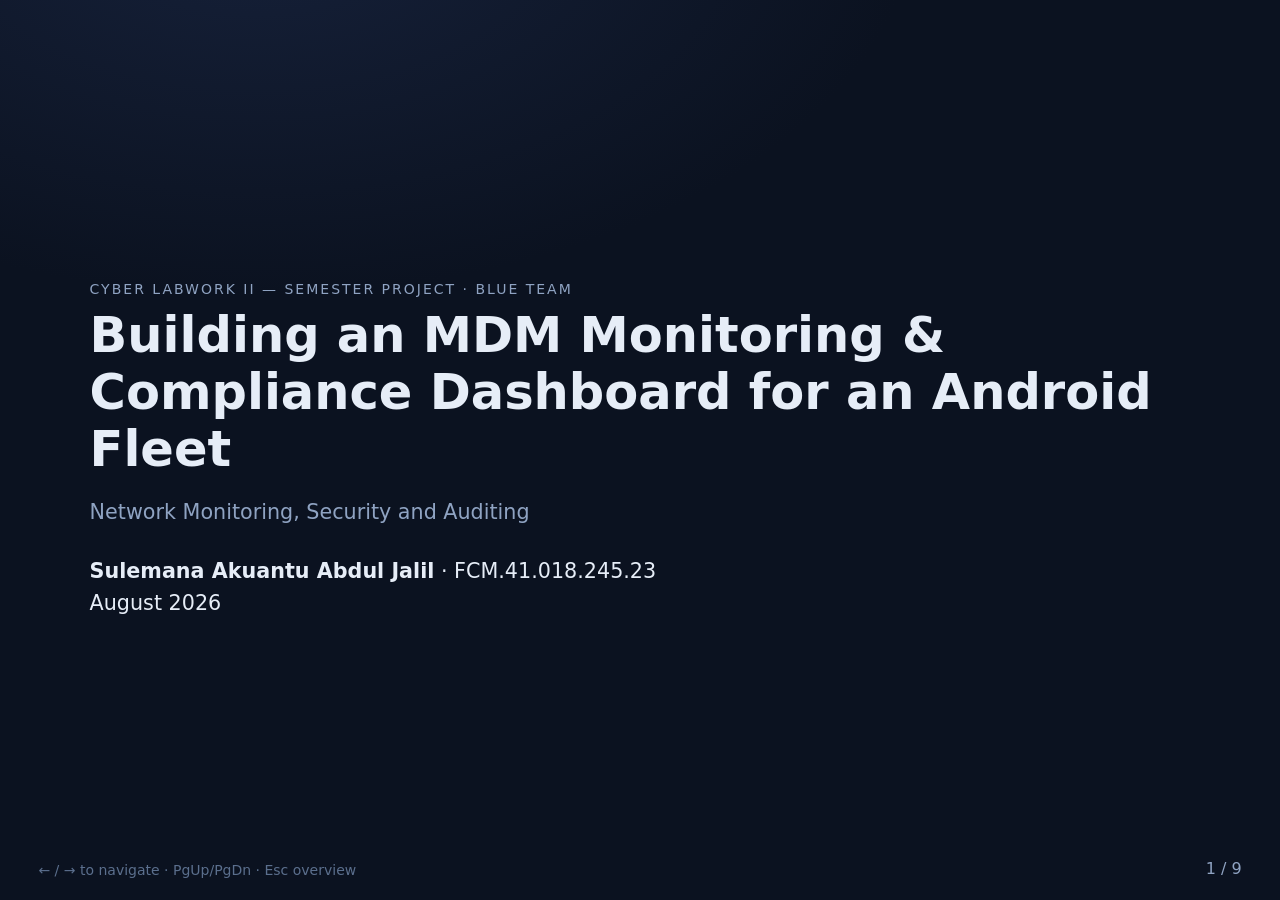
==== docs/PRESENTATION.html @ 1a071847 "Add 10-minute presentation deck" ====
<!DOCTYPE html>
<html lang="en">
<head>
<meta charset="UTF-8">
<meta name="viewport" content="width=device-width, initial-scale=1.0">
<title>MDM Monitoring &amp; Compliance Dashboard — Presentation</title>
<style>
  :root { --bg:#0b1220; --panel:#111a2e; --line:#22304d; --text:#e6edf7; --muted:#8fa3c2;
          --accent:#22d3ee; --green:#34d399; --yellow:#fbbf24; --red:#f87171; --blue:#60a5fa; }
  * { margin:0; padding:0; box-sizing:border-box; }
  html, body { height:100%; }
  body { background:radial-gradient(1200px 700px at 20% -10%, #16213a 0%, var(--bg) 55%);
         color:var(--text); font-family:"Segoe UI", system-ui, sans-serif; overflow:hidden; }
  .slide { display:none; width:100vw; height:100vh; padding:6vh 7vw; flex-direction:column;
           justify-content:center; }
  .slide.active { display:flex; }
  h1 { font-size:clamp(30px,5.5vh,56px); line-height:1.15; margin-bottom:2vh; }
  h2 { font-size:clamp(24px,4vh,40px); color:var(--accent); margin-bottom:1.6vh; }
  h3 { font-size:clamp(18px,2.8vh,26px); margin:2vh 0 1vh; color:var(--blue); }
  p, li { font-size:clamp(15px,2.3vh,22px); line-height:1.55; }
  ul { margin-left:1.4em; }
  li { margin-bottom:0.7vh; }
  .kicker { text-transform:uppercase; letter-spacing:2px; font-size:clamp(11px,1.6vh,14px); color:var(--muted); margin-bottom:1.2vh; }
  .grid { display:grid; gap:2vh; margin-top:1vh; }
  .g2 { grid-template-columns:1fr 1fr; }
  .g3 { grid-template-columns:repeat(3,1fr); }
  .card { background:var(--panel); border:1px solid var(--line); border-radius:12px; padding:2vh 2vw; }
  .card .big { font-size:clamp(28px,5vh,44px); font-weight:800; color:var(--accent); }
  .card .lbl { font-size:clamp(12px,1.7vh,16px); color:var(--muted); }
  .up { color:var(--green); } .down { color:var(--red); }
  code, pre { font-family:Consolas, monospace; }
  pre { background:#0d1526; border:1px solid var(--line); border-radius:10px; padding:1.6vh 1.4vw;
        font-size:clamp(11px,1.7vh,15px); overflow:auto; }
  table { border-collapse:collapse; width:100%; font-size:clamp(12px,1.8vh,17px); }
  th, td { border:1px solid var(--line); padding:0.8vh 0.8vw; text-align:left; }
  th { background:#16213a; }
  .pass { color:var(--green); font-weight:700; } .fail { color:var(--red); font-weight:700; }
  .chip { display:inline-block; background:#16213a; border:1px solid var(--line); border-radius:20px;
          padding:0.4vh 1vw; margin:0.3vh 0.3vh; font-size:clamp(11px,1.6vh,15px); }
  .prog { position:fixed; bottom:2.5vh; right:3vw; font-size:clamp(12px,1.8vh,16px); color:var(--muted); }
  .hint { position:fixed; bottom:2.5vh; left:3vw; font-size:clamp(11px,1.6vh,14px); color:#5b6f8d; }
  .fig img { max-width:min(80vw, 900px); max-height:44vh; border:1px solid var(--line); border-radius:10px; }
  .fig .cap { font-size:clamp(11px,1.6vh,14px); color:var(--muted); margin-top:1vh; }
  .center { text-align:center; }
</style>
</head>
<body>

<!-- 1 -->
<section class="slide active">
  <div class="kicker">Cyber Labwork II — Semester Project &middot; Blue Team</div>
  <h1>Building an MDM Monitoring &amp; Compliance Dashboard for an Android Fleet</h1>
  <p style="color:var(--muted)">Network Monitoring, Security and Auditing</p>
  <p style="margin-top:3vh"><strong>Sulemana Akuantu Abdul Jalil</strong> · FCM.41.018.245.23</p>
  <p>August 2026</p>
</section>

<!-- 2 -->
<section class="slide">
  <h2>The problem</h2>
  <ul>
    <li>Phones and tablets now carry corporate mail, files and MFA tokens.</li>
    <li>Organisations lose visibility once a device leaves the office.</li>
    <li>Out-of-the-box Android is <strong>not enterprise-ready</strong>: no lock, USB debugging open, unknown-source installs allowed.</li>
    <li>Commercial MDM (Intune, Workspace ONE) costs money and needs cloud connectivity.</li>
  </ul>
  <h3>Goal</h3>
  <p>A <strong>self-hosted</strong> MDM monitoring and compliance dashboard for an Android fleet — powered by ADB, mapped to CIS &amp; NIST, with a remediation path.</p>
</section>

<!-- 3 -->
<section class="slide">
  <h2>Approach in one picture</h2>
  <div class="grid g2" style="align-items:center">
    <div class="fig">
      <img src="../evidence/screenshots/architecture.png" alt="architecture">
      <div class="cap">Lab architecture: PowerShell collector → ADB server → emulator fleet → dashboard.</div>
    </div>
    <div>
      <h3>Three layers</h3>
      <ul>
        <li><strong>Collect</strong> — live state via ADB (identity, lock, encryption, debug, apps).</li>
        <li><strong>Score</strong> — 8-rule baseline, weighted 0–100, per-rule evidence.</li>
        <li><strong>Act</strong> — remediate settings; final lockdown = USB debugging off.</li>
      </ul>
      <h3>Stack</h3>
      <span class="chip">PowerShell 5.1</span><span class="chip">ADB / platform-tools</span>
      <span class="chip">Android 13 emulator ×2</span><span class="chip">HTML/CSS/JS dashboard</span>
    </div>
  </div>
</section>

<!-- 4 -->
<section class="slide">
  <h2>Why this is an audit tool, not just a dashboard</h2>
  <div class="grid g3">
    <div class="card"><div class="big">CIS</div><div class="lbl">Android OS Benchmark §4 — Device Access Control</div></div>
    <div class="card"><div class="big">NIST</div><div class="lbl">SP 800-124 Rev 2 — Mobile Device Security Guidelines</div></div>
    <div class="card"><div class="big">Evidence</div><div class="lbl">Every PASS/FAIL stores the observed value → defensible audit trail</div></div>
  </div>
  <h3>Policy baseline (weights total 100)</h3>
  <table>
    <tr><th>Control</th><th>Sev</th><th>W</th><th>Control</th><th>Sev</th><th>W</th></tr>
    <tr><td>Screen lock configured</td><td>High</td><td>20</td><td>Unknown sources blocked</td><td>Med</td><td>10</td></tr>
    <tr><td>Auto-lock ≤ 60 s</td><td>High</td><td>15</td><td>App verification on</td><td>Med</td><td>5</td></tr>
    <tr><td>Encryption at rest</td><td>High</td><td>20</td><td>Camera disabled</td><td>Med</td><td>10</td></tr>
    <tr><td>USB debugging off</td><td>High</td><td>15</td><td>Security patch current</td><td>High</td><td>5</td></tr>
  </table>
</section>

<!-- 5 -->
<section class="slide">
  <h2>Implementation highlights</h2>
  <div class="grid g2">
    <div>
      <h3>Collect (mdm.ps1)</h3>
      <ul>
        <li>One probe per control; <code>adb root</code> for privileged reads.</li>
        <li>Screen-lock probed by reading <code>locksettings.db</code> via pushed SQL file (fixes Windows shell-quoting).</li>
      </ul>
      <h3>Score + report (collect.ps1)</h3>
      <ul>
        <li>Writes <code>devices.js</code> + raw JSON snapshot.</li>
      </ul>
    </div>
    <div>
      <h3>Remediate (apply-policy.ps1)</h3>
      <pre>settings put system screen_off_timeout 30000
settings put secure install_non_market_apps 0
settings put global verifier_verify_adb_installs 1
settings put global package_verifier_enable 1
pm disable-user --user 0 com.android.camera2
settings put global adb_enabled 0   # final lockdown</pre>
    </div>
  </div>
</section>

<!-- 6 -->
<section class="slide">
  <h2>Results — before vs after</h2>
  <div class="grid g3">
    <div class="card"><div class="big up">45% → 85%</div><div class="lbl">Managed device (Device A)</div></div>
    <div class="card"><div class="big down">25%</div><div class="lbl">Unmanaged baseline (Device B)</div></div>
    <div class="card"><div class="big">8 / 8</div><div class="lbl">controls remediated on A except USB debugging (staged)</div></div>
  </div>
  <div class="grid g2" style="margin-top:2vh">
    <div class="fig">
      <img src="../evidence/screenshots/device-a-lockscreen.png" alt="lock screen">
      <div class="cap">Device A after policy: PIN lock present.</div>
    </div>
    <div class="fig">
      <img src="../evidence/screenshots/policy-enforcement.png" alt="enforcement">
      <div class="cap">Enforcement run — every action logged.</div>
    </div>
  </div>
</section>

<!-- 7 -->
<section class="slide">
  <h2>Live demo — the dashboard</h2>
  <div class="grid g2" style="align-items:center">
    <div class="fig">
      <img src="../evidence/screenshots/dashboard-full.png" alt="dashboard">
      <div class="cap">KPI strip, per-device cards, per-rule evidence, baseline table.</div>
    </div>
    <div>
      <h3>What it answers</h3>
      <ul>
        <li>How many devices are compliant / at risk / non-compliant?</li>
        <li>Which control is failing, and what value did the probe see?</li>
        <li>What is the fleet average score?</li>
      </ul>
      <h3>Key finding</h3>
      <p>Default devices fail <strong>5+ controls</strong> out of 8 — including the highest-weight ones (lock, debug, timeout).</p>
    </div>
  </div>
</section>

<!-- 8 -->
<section class="slide">
  <h2>The one control that bites back</h2>
  <ul>
    <li>USB debugging off (<code>adb_enabled=0</code>) <strong>instantly severs the management channel</strong> — device goes <code>offline</code>.</li>
    <li>Remote re-enable is impossible by design (that is the point).</li>
    <li>Recovery needs physical access / re-enrolment.</li>
  </ul>
  <h3>Recommendation</h3>
  <ul>
    <li><strong>Stage the rollout:</strong> apply all settings controls first, verify on the dashboard, then disable USB debugging last.</li>
    <li>Run the collector on a schedule → detect drift, not just point-in-time audit.</li>
    <li>Production: graduate from ADB to a Device Owner (DPC) enrolment so policy survives reboots cryptographically.</li>
  </ul>
</section>

<!-- 9 -->
<section class="slide">
  <h2>Conclusions</h2>
  <ul>
    <li>An effective MDM monitoring layer is buildable with <strong>open tools + ADB</strong>, no licence cost.</li>
    <li>Most mobile risk is <strong>default misconfiguration</strong> — measurable and cheap to fix.</li>
    <li>Evidence-backed scoring turns the dashboard into an <strong>audit artefact</strong>.</li>
  </ul>
  <h3>Deliverables</h3>
  <ul>
    <li>GitHub repository: collection + enforcement scripts, policy baseline, dashboard, evidence, 25-page report.</li>
    <li>Printed report (15+ pages) following the prescribed structure.</li>
  </ul>
  <p style="margin-top:3vh" class="center">Thank you — questions welcome.</p>
</section>

<div class="hint">← / → to navigate · PgUp/PgDn · Esc overview</div>
<div class="prog" id="prog"></div>

<script>
  var slides = document.querySelectorAll(".slide");
  var idx = 0;
  function show(n) {
    idx = (n + slides.length) % slides.length;
    slides.forEach(function (s, i) { s.classList.toggle("active", i === idx); });
    document.getElementById("prog").textContent = (idx + 1) + " / " + slides.length;
  }
  document.addEventListener("keydown", function (e) {
    if (e.key === "ArrowRight" || e.key === "ArrowDown" || e.key === "PageDown" || e.key === " ") show(idx + 1);
    else if (e.key === "ArrowLeft" || e.key === "ArrowUp" || e.key === "PageUp") show(idx - 1);
    else if (e.key === "Escape") show(0);
  });
  document.addEventListener("click", function (e) { show(idx + 1); });
  show(0);
</script>
</body>
</html>
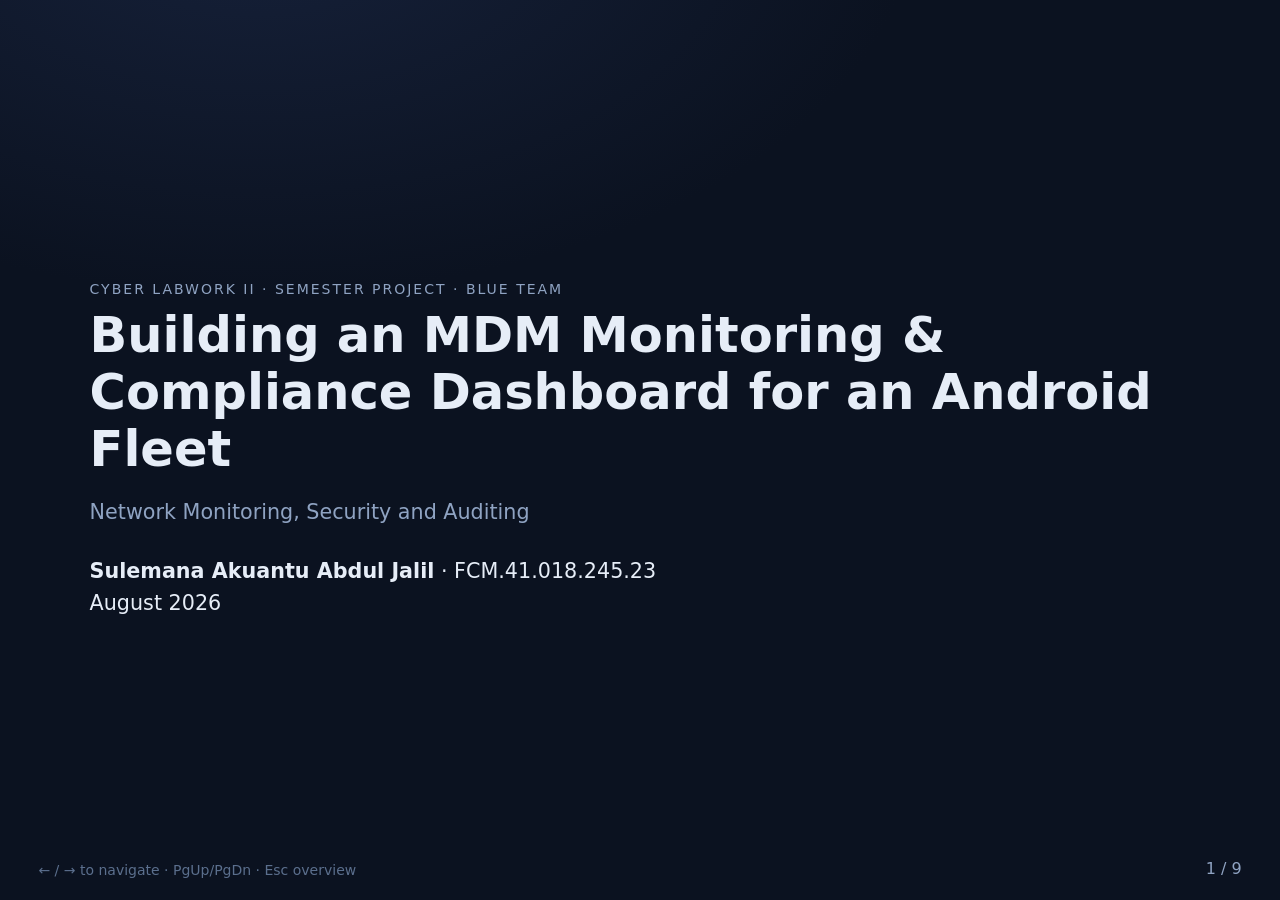
==== commit 7b460239: "Build the presentation as a real PPTX on a dark template with aligned layouts, embedded screenshots," ====
--- a/docs/PRESENTATION.html
+++ b/docs/PRESENTATION.html
@@ -3,7 +3,7 @@
 <head>
 <meta charset="UTF-8">
 <meta name="viewport" content="width=device-width, initial-scale=1.0">
-<title>MDM Monitoring &amp; Compliance Dashboard — Presentation</title>
+<title>MDM Monitoring &amp; Compliance Dashboard (Presentation)</title>
 <style>
   :root { --bg:#0b1220; --panel:#111a2e; --line:#22304d; --text:#e6edf7; --muted:#8fa3c2;
           --accent:#22d3ee; --green:#34d399; --yellow:#fbbf24; --red:#f87171; --blue:#60a5fa; }
@@ -40,6 +40,7 @@
   .prog { position:fixed; bottom:2.5vh; right:3vw; font-size:clamp(12px,1.8vh,16px); color:var(--muted); }
   .hint { position:fixed; bottom:2.5vh; left:3vw; font-size:clamp(11px,1.6vh,14px); color:#5b6f8d; }
   .fig img { max-width:min(80vw, 900px); max-height:44vh; border:1px solid var(--line); border-radius:10px; }
+  .fig.wide img { max-width:min(62vw, 1050px); max-height:72vh; }
   .fig .cap { font-size:clamp(11px,1.6vh,14px); color:var(--muted); margin-top:1vh; }
   .center { text-align:center; }
 </style>
@@ -48,7 +49,7 @@
 
 <!-- 1 -->
 <section class="slide active">
-  <div class="kicker">Cyber Labwork II — Semester Project &middot; Blue Team</div>
+  <div class="kicker">Cyber Labwork II &middot; Semester Project &middot; Blue Team</div>
   <h1>Building an MDM Monitoring &amp; Compliance Dashboard for an Android Fleet</h1>
   <p style="color:var(--muted)">Network Monitoring, Security and Auditing</p>
   <p style="margin-top:3vh"><strong>Sulemana Akuantu Abdul Jalil</strong> · FCM.41.018.245.23</p>
@@ -57,31 +58,31 @@
 
 <!-- 2 -->
 <section class="slide">
-  <h2>The problem</h2>
-  <ul>
-    <li>Phones and tablets now carry corporate mail, files and MFA tokens.</li>
-    <li>Organisations lose visibility once a device leaves the office.</li>
-    <li>Out-of-the-box Android is <strong>not enterprise-ready</strong>: no lock, USB debugging open, unknown-source installs allowed.</li>
-    <li>Commercial MDM (Intune, Workspace ONE) costs money and needs cloud connectivity.</li>
-  </ul>
-  <h3>Goal</h3>
-  <p>A <strong>self-hosted</strong> MDM monitoring and compliance dashboard for an Android fleet — powered by ADB, mapped to CIS &amp; NIST, with a remediation path.</p>
+  <h2>The problem we started with</h2>
+  <ul>
+    <li>Work phones now carry email, files, and the app that generates MFA codes.</li>
+    <li>Once the device leaves the office, the company loses sight of it.</li>
+    <li>Fresh Android is wide open by default: no screen lock, USB debugging on, side-loading allowed.</li>
+    <li>Commercial MDM (Intune, Workspace ONE) works, but it costs money and wants a cloud account.</li>
+  </ul>
+  <h3>What we built</h3>
+  <p>A self-hosted dashboard that checks each device over ADB, scores it against CIS and NIST, and can push it back into policy.</p>
 </section>
 
 <!-- 3 -->
 <section class="slide">
-  <h2>Approach in one picture</h2>
+  <h2>How it fits together</h2>
   <div class="grid g2" style="align-items:center">
     <div class="fig">
       <img src="../evidence/screenshots/architecture.png" alt="architecture">
       <div class="cap">Lab architecture: PowerShell collector → ADB server → emulator fleet → dashboard.</div>
     </div>
     <div>
-      <h3>Three layers</h3>
-      <ul>
-        <li><strong>Collect</strong> — live state via ADB (identity, lock, encryption, debug, apps).</li>
-        <li><strong>Score</strong> — 8-rule baseline, weighted 0–100, per-rule evidence.</li>
-        <li><strong>Act</strong> — remediate settings; final lockdown = USB debugging off.</li>
+      <h3>Three jobs</h3>
+      <ul>
+        <li>Collect. Read live device state over ADB (identity, lock, encryption, debug, apps).</li>
+        <li>Score. Run all eight rules; weights sum to 100, and every check keeps the observed value.</li>
+        <li>Act. Apply the fixes; the last one disables USB debugging.</li>
       </ul>
       <h3>Stack</h3>
       <span class="chip">PowerShell 5.1</span><span class="chip">ADB / platform-tools</span>
@@ -92,11 +93,11 @@
 
 <!-- 4 -->
 <section class="slide">
-  <h2>Why this is an audit tool, not just a dashboard</h2>
+  <h2>Every score keeps the value the probe saw</h2>
   <div class="grid g3">
-    <div class="card"><div class="big">CIS</div><div class="lbl">Android OS Benchmark §4 — Device Access Control</div></div>
-    <div class="card"><div class="big">NIST</div><div class="lbl">SP 800-124 Rev 2 — Mobile Device Security Guidelines</div></div>
-    <div class="card"><div class="big">Evidence</div><div class="lbl">Every PASS/FAIL stores the observed value → defensible audit trail</div></div>
+    <div class="card"><div class="big">CIS</div><div class="lbl">Android OS Benchmark §4 (Device Access Control)</div></div>
+    <div class="card"><div class="big">NIST</div><div class="lbl">SP 800-124 Rev 2 (Mobile Device Security Guidelines)</div></div>
+    <div class="card"><div class="big">Evidence</div><div class="lbl">Every PASS/FAIL stores the observed value, so it can be explained</div></div>
   </div>
   <h3>Policy baseline (weights total 100)</h3>
   <table>
@@ -110,17 +111,17 @@
 
 <!-- 5 -->
 <section class="slide">
-  <h2>Implementation highlights</h2>
+  <h2>The three scripts</h2>
   <div class="grid g2">
     <div>
       <h3>Collect (mdm.ps1)</h3>
       <ul>
-        <li>One probe per control; <code>adb root</code> for privileged reads.</li>
-        <li>Screen-lock probed by reading <code>locksettings.db</code> via pushed SQL file (fixes Windows shell-quoting).</li>
+        <li>One probe per control; <code>adb root</code> for the privileged reads.</li>
+        <li>Lock check reads <code>locksettings.db</code> through a pushed SQL file, which sidesteps Windows shell-quoting.</li>
       </ul>
       <h3>Score + report (collect.ps1)</h3>
       <ul>
-        <li>Writes <code>devices.js</code> + raw JSON snapshot.</li>
+        <li>Writes <code>devices.js</code> plus a raw JSON snapshot.</li>
       </ul>
     </div>
     <div>
@@ -137,11 +138,11 @@
 
 <!-- 6 -->
 <section class="slide">
-  <h2>Results — before vs after</h2>
+  <h2>What the runs showed</h2>
   <div class="grid g3">
     <div class="card"><div class="big up">45% → 85%</div><div class="lbl">Managed device (Device A)</div></div>
     <div class="card"><div class="big down">25%</div><div class="lbl">Unmanaged baseline (Device B)</div></div>
-    <div class="card"><div class="big">8 / 8</div><div class="lbl">controls remediated on A except USB debugging (staged)</div></div>
+    <div class="card"><div class="big">7 / 8</div><div class="lbl">controls fixed on A; USB debugging left for the staged finale</div></div>
   </div>
   <div class="grid g2" style="margin-top:2vh">
     <div class="fig">
@@ -150,28 +151,28 @@
     </div>
     <div class="fig">
       <img src="../evidence/screenshots/policy-enforcement.png" alt="enforcement">
-      <div class="cap">Enforcement run — every action logged.</div>
+      <div class="cap">Enforcement run: every action logged.</div>
     </div>
   </div>
 </section>
 
 <!-- 7 -->
 <section class="slide">
-  <h2>Live demo — the dashboard</h2>
+  <h2>The dashboard</h2>
   <div class="grid g2" style="align-items:center">
-    <div class="fig">
-      <img src="../evidence/screenshots/dashboard-full.png" alt="dashboard">
-      <div class="cap">KPI strip, per-device cards, per-rule evidence, baseline table.</div>
+    <div class="fig wide">
+      <img src="../evidence/screenshots/dashboard-fleet.png" alt="dashboard">
+      <div class="cap">Fleet overview: KPI strip on top, then one card per device with its evidence table.</div>
     </div>
     <div>
       <h3>What it answers</h3>
       <ul>
-        <li>How many devices are compliant / at risk / non-compliant?</li>
-        <li>Which control is failing, and what value did the probe see?</li>
+        <li>How many devices are compliant, at risk, or non-compliant?</li>
+        <li>Which control fails, and what value did the probe record?</li>
         <li>What is the fleet average score?</li>
       </ul>
       <h3>Key finding</h3>
-      <p>Default devices fail <strong>5+ controls</strong> out of 8 — including the highest-weight ones (lock, debug, timeout).</p>
+      <p>Out of the box, both emulators failed 5 or more of the 8 controls, including the ones carrying the most weight: lock, debug, timeout.</p>
     </div>
   </div>
 </section>
@@ -180,32 +181,32 @@
 <section class="slide">
   <h2>The one control that bites back</h2>
   <ul>
-    <li>USB debugging off (<code>adb_enabled=0</code>) <strong>instantly severs the management channel</strong> — device goes <code>offline</code>.</li>
+    <li>USB debugging off (<code>adb_enabled=0</code>) severs the management channel instantly: the device drops to <code>offline</code>.</li>
     <li>Remote re-enable is impossible by design (that is the point).</li>
-    <li>Recovery needs physical access / re-enrolment.</li>
+    <li>Recovery needs physical access and a re-enrolment.</li>
   </ul>
   <h3>Recommendation</h3>
   <ul>
-    <li><strong>Stage the rollout:</strong> apply all settings controls first, verify on the dashboard, then disable USB debugging last.</li>
-    <li>Run the collector on a schedule → detect drift, not just point-in-time audit.</li>
-    <li>Production: graduate from ADB to a Device Owner (DPC) enrolment so policy survives reboots cryptographically.</li>
+    <li>Stage the rollout: apply the settings controls first, verify on the dashboard, then disable USB debugging last.</li>
+    <li>Run the collector on a schedule and alert when a device&rsquo;s score drops.</li>
+    <li>In production, use a Device Owner (DPC) enrolment so policy survives reboots.</li>
   </ul>
 </section>
 
 <!-- 9 -->
 <section class="slide">
-  <h2>Conclusions</h2>
-  <ul>
-    <li>An effective MDM monitoring layer is buildable with <strong>open tools + ADB</strong>, no licence cost.</li>
-    <li>Most mobile risk is <strong>default misconfiguration</strong> — measurable and cheap to fix.</li>
-    <li>Evidence-backed scoring turns the dashboard into an <strong>audit artefact</strong>.</li>
+  <h2>What came out of the month</h2>
+  <ul>
+    <li>The monitoring layer runs entirely on free tools: ADB, PowerShell, and a static web page.</li>
+    <li>Most of the risk was default misconfiguration, and a few settings commands removed it.</li>
+    <li>Because every score keeps its evidence, the dashboard doubles as an audit trail.</li>
   </ul>
   <h3>Deliverables</h3>
   <ul>
-    <li>GitHub repository: collection + enforcement scripts, policy baseline, dashboard, evidence, 25-page report.</li>
-    <li>Printed report (15+ pages) following the prescribed structure.</li>
-  </ul>
-  <p style="margin-top:3vh" class="center">Thank you — questions welcome.</p>
+    <li>GitHub repo: scripts, policy baseline, dashboard, evidence, and the 36-page report PDF.</li>
+    <li>Printed report (36 pages) in the required structure.</li>
+  </ul>
+  <p style="margin-top:3vh" class="center">Thank you. Questions welcome.</p>
 </section>
 
 <div class="hint">← / → to navigate · PgUp/PgDn · Esc overview</div>
